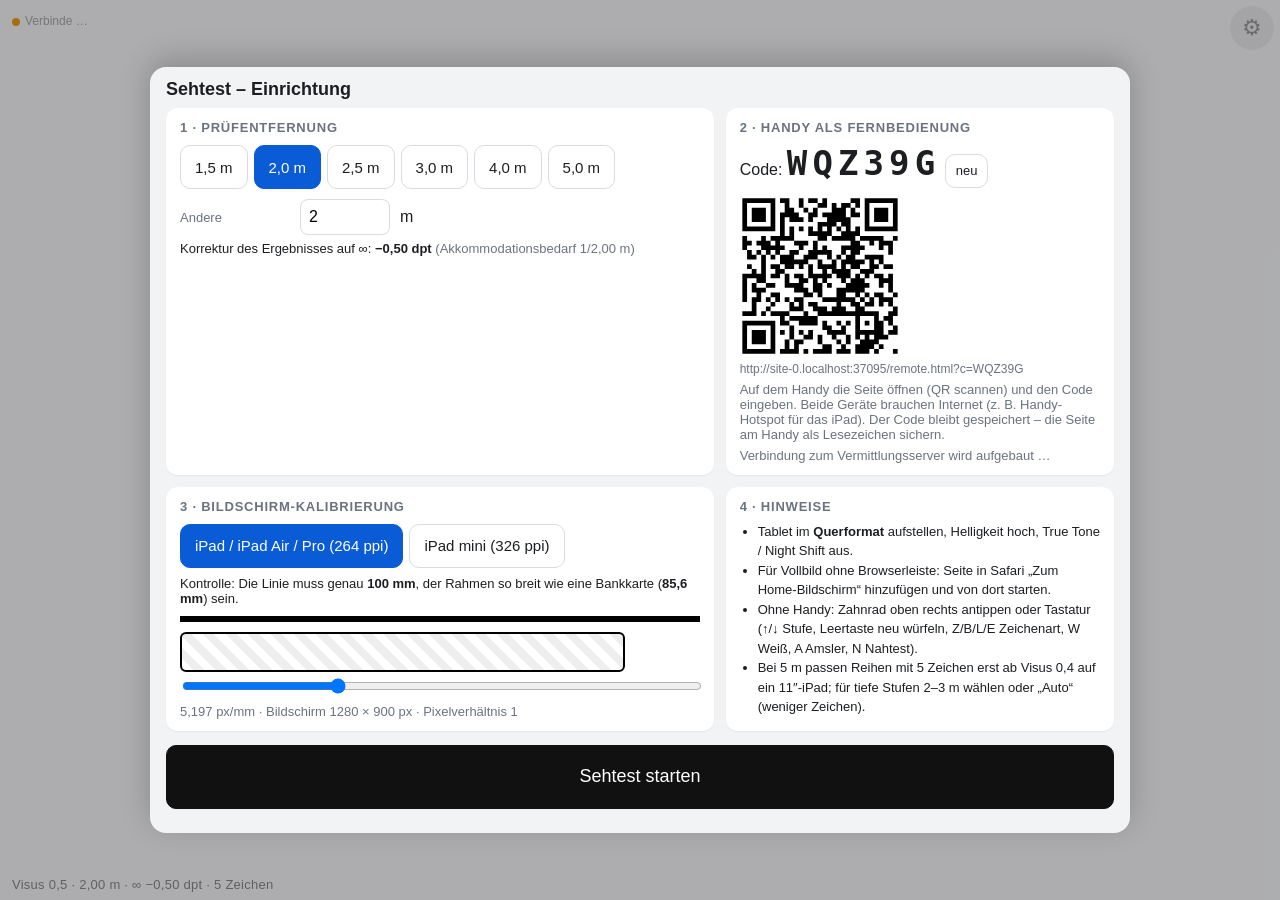
==== index.html @ 8bf2ec4f "Sehtest-App für iPad mit Handy-Fernbedienung Co-Authored-By: Claude Fable 5.1 <noreply@anthropic.com" ====
<!DOCTYPE html>
<html lang="de">
<head>
<meta charset="utf-8">
<title>Sehtest – Tablet</title>
<meta name="viewport" content="width=device-width, initial-scale=1, viewport-fit=cover, user-scalable=no">
<meta name="apple-mobile-web-app-capable" content="yes">
<meta name="mobile-web-app-capable" content="yes">
<meta name="apple-mobile-web-app-status-bar-style" content="default">
<meta name="apple-mobile-web-app-title" content="Sehtest">
<meta name="theme-color" content="#ffffff">
<link rel="manifest" href="manifest.webmanifest">
<link rel="apple-touch-icon" href="icon-180.png">
<link rel="icon" href="icon.svg" type="image/svg+xml">
<link rel="stylesheet" href="app.css">
</head>
<body>
  <div id="stage">
    <div id="row"></div>
    <div id="info"></div>
    <div id="hint" hidden></div>
    <div id="amsler" hidden></div>
    <div id="near" hidden></div>
  </div>
  <div id="portraitHint" hidden>Bitte das Tablet ins Querformat drehen.</div>

  <div id="status"><span class="dot"></span></div>
  <button id="gear" type="button" title="Bedienfeld (S)" aria-label="Bedienfeld">⚙</button>

  <!-- Bedienfeld am Tablet (gleiche Steuerung wie am Handy) -->
  <div id="panel" class="sheet" hidden>
    <div class="inner">
      <div class="bar">
        <h2>Steuerung</h2>
        <button type="button" class="btn mini" data-panel="fullscreen">Vollbild</button>
        <button type="button" class="btn mini" data-panel="openSetup">Einstellungen / Code</button>
        <button type="button" class="btn mini" data-panel="closePanel">Schließen ✕</button>
      </div>
      <div id="panelBody" class="controls"></div>
    </div>
  </div>

  <!-- Startansicht -->
  <div id="setup" class="sheet setup">
    <div class="inner">
      <div class="bar"><h2>Sehtest – Einrichtung</h2></div>
      <div id="setupBody"></div>
    </div>
  </div>

  <script src="vendor/peerjs.min.js"></script>
  <script src="vendor/qrcode.min.js"></script>
  <script src="optotypes.js"></script>
  <script src="link.js"></script>
  <script src="controls.js"></script>
  <script src="display.js"></script>
</body>
</html>
---- app.css ----
/* Sehtest – Styles für Tablet-Anzeige und Handy-Fernbedienung */
:root {
  --ui-bg: #f2f3f5;
  --ui-card: #ffffff;
  --ui-text: #1c1e21;
  --ui-dim: #6b7280;
  --ui-line: #d9dce1;
  --ui-accent: #0a5cd6;
  --ui-accent-text: #ffffff;
  --ui-warn: #b45309;
  --ui-ok: #15803d;
  --ui-bad: #b91c1c;
  color-scheme: light;
}
* { box-sizing: border-box; -webkit-tap-highlight-color: transparent; }
html, body { margin: 0; padding: 0; height: 100%; }
body {
  font-family: -apple-system, "Helvetica Neue", Arial, sans-serif;
  color: var(--ui-text);
  background: var(--ui-bg);
  -webkit-text-size-adjust: 100%;
  touch-action: manipulation;
  overscroll-behavior: none;
}
button { font: inherit; }
[hidden] { display: none !important; }

/* ---------- Tablet: Anzeigefläche (immer schwarz auf weiß) ---------- */
#stage {
  position: fixed; inset: 0;
  background: #fff; color: #000;
  overflow: hidden;
  user-select: none; -webkit-user-select: none;
}
#row {
  position: absolute; left: 0; right: 0; top: 0; bottom: 0;
  display: flex; align-items: center; justify-content: center;
}
#row .opto { flex: none; }
#info {
  position: absolute; left: 12px; bottom: 8px;
  font-size: 13px; color: #888; letter-spacing: 0.02em;
  pointer-events: none;
}
#hint {
  position: absolute; left: 0; right: 0; bottom: 8px; text-align: center;
  font-size: 15px; color: #555; pointer-events: none;
}
#portraitHint {
  position: fixed; inset: 0; z-index: 30; background: #fff; color: #333;
  display: flex; align-items: center; justify-content: center; text-align: center;
  font-size: 22px; padding: 40px;
}

/* Amsler-Gitter */
#amsler { position: absolute; inset: 0; display: flex; align-items: center; justify-content: center; }
#amsler .note { position: absolute; bottom: 10px; left: 0; right: 0; text-align: center; color: #777; font-size: 13px; }

/* Nahsehprobe */
#near {
  position: absolute; inset: 0; overflow-y: auto; -webkit-overflow-scrolling: touch;
  padding: 44px 40px 60px 40px; background: #fff; color: #000;
  font-family: Arial, Helvetica, sans-serif; /* Versalhöhe ≈ 0,716 em */
}
#near .para { display: flex; align-items: flex-start; gap: 18px; margin: 0 0 1.1em 0; }
#near .para .tag { flex: none; width: 96px; font-size: 11px; color: #999; font-family: -apple-system, "Helvetica Neue", Arial, sans-serif; padding-top: 0.2em; }
#near .para p { margin: 0; line-height: 1.35; max-width: 34em; }
#near .single { display: flex; flex-direction: column; align-items: center; justify-content: center; min-height: 100%; }
#near .single p { margin: 0; line-height: 1.35; max-width: 34em; }
#near .single .tag { margin-top: 30px; font-size: 12px; color: #999; }

/* Zahnrad / Öffner */
#gear {
  position: fixed; top: 6px; right: 6px; z-index: 20;
  width: 44px; height: 44px; border-radius: 22px; border: 0;
  background: rgba(0,0,0,0.06); color: #999; font-size: 22px; cursor: pointer;
}
#gear:active { background: rgba(0,0,0,0.15); }
#status {
  position: fixed; top: 14px; left: 12px; z-index: 20;
  font-size: 12px; color: #aaa; pointer-events: none;
}
#status .dot { display: inline-block; width: 8px; height: 8px; border-radius: 4px; background: #ccc; margin-right: 5px; vertical-align: middle; }
#status.connected .dot { background: #22c55e; }
#status.waiting .dot { background: #f59e0b; }
#status.connecting .dot { background: #f59e0b; animation: blink 1s infinite; }
#status.error .dot { background: #ef4444; }
@keyframes blink { 50% { opacity: 0.3; } }

/* ---------- Sheets (Tablet-Overlay: Setup und Bedienfeld) ---------- */
.sheet {
  position: fixed; inset: 0; z-index: 40;
  background: rgba(20, 22, 26, 0.35);
  display: flex; justify-content: center; align-items: flex-end;
}
.sheet .inner {
  width: 100%; max-width: 980px; max-height: 92vh; overflow-y: auto; -webkit-overflow-scrolling: touch;
  background: var(--ui-bg); border-radius: 16px 16px 0 0; padding: 12px 16px 24px;
  box-shadow: 0 -8px 30px rgba(0,0,0,0.2);
}
.sheet .bar { display: flex; align-items: center; gap: 12px; margin-bottom: 8px; }
.sheet .bar h2 { margin: 0; font-size: 18px; flex: 1; }
.sheet.setup { align-items: center; }
.sheet.setup .inner { border-radius: 16px; max-height: 96vh; }

/* ---------- Bedienfeld (gemeinsam) ---------- */
.controls { display: grid; grid-template-columns: 1fr; gap: 10px; }
@media (min-width: 760px) { .controls { grid-template-columns: 1fr 1fr; } .controls .head, .controls .wide { grid-column: 1 / -1; } }
.card { background: var(--ui-card); border-radius: 12px; padding: 12px 14px; box-shadow: 0 1px 2px rgba(0,0,0,0.05); }
.card h3 { margin: 0 0 8px; font-size: 13px; text-transform: uppercase; letter-spacing: 0.06em; color: var(--ui-dim); }
.head { display: flex; gap: 16px; align-items: center; flex-wrap: wrap; }
.visus-big { display: flex; flex-direction: column; min-width: 130px; }
.visus-big .lbl { font-size: 12px; color: var(--ui-dim); text-transform: uppercase; letter-spacing: 0.06em; }
.visus-big .val { font-size: 52px; font-weight: 700; line-height: 1; font-variant-numeric: tabular-nums; }
.visus-big .sub { font-size: 12px; color: var(--ui-dim); margin-top: 4px; }
.meta { flex: 1; font-size: 15px; line-height: 1.5; min-width: 200px; }
.warn { color: var(--ui-warn); font-size: 13px; }
.dim { color: var(--ui-dim); }
.small { font-size: 13px; margin-top: 6px; }
.ok { color: var(--ui-ok); font-weight: 600; }
.bad { color: var(--ui-bad); font-weight: 600; }

.btn {
  border: 1px solid var(--ui-line); background: #fff; color: var(--ui-text);
  border-radius: 10px; padding: 10px 14px; min-height: 44px; cursor: pointer;
  font-size: 15px; font-weight: 500;
}
.btn:active { background: #e8eaee; }
.btn.on { background: var(--ui-accent); color: var(--ui-accent-text); border-color: var(--ui-accent); }
.btn.primary { background: #111; color: #fff; border-color: #111; }
.btn.mini { min-height: 34px; padding: 4px 10px; font-size: 13px; }
.btn.big { flex: 1; min-height: 64px; font-size: 18px; display: flex; flex-direction: column; align-items: center; justify-content: center; gap: 2px; }
.btn.big small { font-size: 12px; font-weight: 400; color: inherit; opacity: 0.75; }
.btn:disabled { opacity: 0.4; }
.seg { display: inline-flex; flex-wrap: wrap; gap: 6px; margin: 2px 0; }
.inline { display: flex; align-items: center; gap: 10px; flex-wrap: wrap; margin-top: 8px; }
.lbl2 { font-size: 13px; color: var(--ui-dim); min-width: 110px; }
.check { display: flex; align-items: center; gap: 8px; margin-top: 10px; font-size: 14px; min-height: 32px; }
.check input { width: 20px; height: 20px; }
.num { width: 90px; font: inherit; font-size: 16px; padding: 8px; border: 1px solid var(--ui-line); border-radius: 8px; }
.actions { display: flex; gap: 8px; flex-wrap: wrap; align-items: center; margin-top: 10px; }
.grow { flex: 1; }
.stepper { display: flex; gap: 10px; }
.chips { display: flex; flex-wrap: wrap; gap: 6px; margin-top: 10px; }
.chip {
  border: 1px solid var(--ui-line); background: #fff; border-radius: 999px;
  min-width: 56px; min-height: 40px; padding: 4px 10px; font-size: 15px; font-variant-numeric: tabular-nums;
  display: inline-flex; align-items: center; justify-content: center; gap: 4px; cursor: pointer;
}
.chip small { font-size: 10px; color: var(--ui-dim); }
.chip.on { background: var(--ui-accent); color: #fff; border-color: var(--ui-accent); }
.chip.on small { color: #dbe7fb; }
.chip.off { opacity: 0.3; text-decoration: line-through; }

.rowline { display: flex; gap: 6px; flex-wrap: wrap; justify-content: center; padding: 6px 0; }
.symbtn {
  width: 60px; height: 60px; border-radius: 10px; border: 1px solid var(--ui-line); background: #fff;
  display: flex; align-items: center; justify-content: center; cursor: pointer; position: relative;
}
.symbtn.wrong { border-color: var(--ui-bad); background: #fef2f2; }
.symbtn.wrong::after {
  content: ""; position: absolute; left: 10%; right: 10%; top: 50%; height: 3px; background: var(--ui-bad); transform: rotate(-30deg);
}
.rowmeta { display: flex; justify-content: space-between; font-size: 14px; flex-wrap: wrap; gap: 6px; }
.results { width: 100%; border-collapse: collapse; font-size: 14px; }
.results td { padding: 6px 4px; border-top: 1px solid var(--ui-line); vertical-align: middle; }

/* ---------- Setup-Ansicht (Tablet) ---------- */
.setup-grid { display: grid; grid-template-columns: 1fr; gap: 12px; }
@media (min-width: 760px) { .setup-grid { grid-template-columns: 1fr 1fr; } }
.code { font-size: 34px; font-weight: 700; letter-spacing: 0.15em; font-family: ui-monospace, Menlo, Consolas, monospace; }
.qr { margin-top: 8px; }
.qr svg, .qr img { width: 160px; height: 160px; display: block; }
.url { font-size: 12px; color: var(--ui-dim); word-break: break-all; margin-top: 6px; }
.calib-line { height: 6px; background: #000; margin: 10px 0 4px; }
.calib-card { border: 2px solid #000; border-radius: 6px; margin: 10px 0 4px; height: 40px; background: repeating-linear-gradient(45deg, #fff 0 8px, #eee 8px 16px); }
.range { width: 100%; }

/* ---------- Handy-Fernbedienung ---------- */
body.remote { padding: 10px 12px 40px; max-width: 760px; margin: 0 auto; }
.remote .topbar { display: flex; align-items: center; gap: 10px; padding: 6px 0 10px; }
.remote .topbar h1 { margin: 0; font-size: 18px; flex: 1; }
.remote .conn { font-size: 13px; color: var(--ui-dim); display: flex; align-items: center; gap: 6px; }
.remote .conn .dot { width: 10px; height: 10px; border-radius: 5px; background: #ccc; }
.remote .conn.connected .dot { background: #22c55e; }
.remote .conn.connecting .dot { background: #f59e0b; animation: blink 1s infinite; }
.remote .conn.disconnected .dot, .remote .conn.error .dot { background: #ef4444; }
.remote .connect-card { text-align: center; }
.remote .connect-card input { font-size: 28px; text-align: center; letter-spacing: 0.2em; text-transform: uppercase; width: 220px; padding: 10px; border: 1px solid var(--ui-line); border-radius: 10px; font-family: ui-monospace, Menlo, Consolas, monospace; }
.remote .msg { font-size: 13px; color: var(--ui-dim); margin-top: 8px; min-height: 18px; }
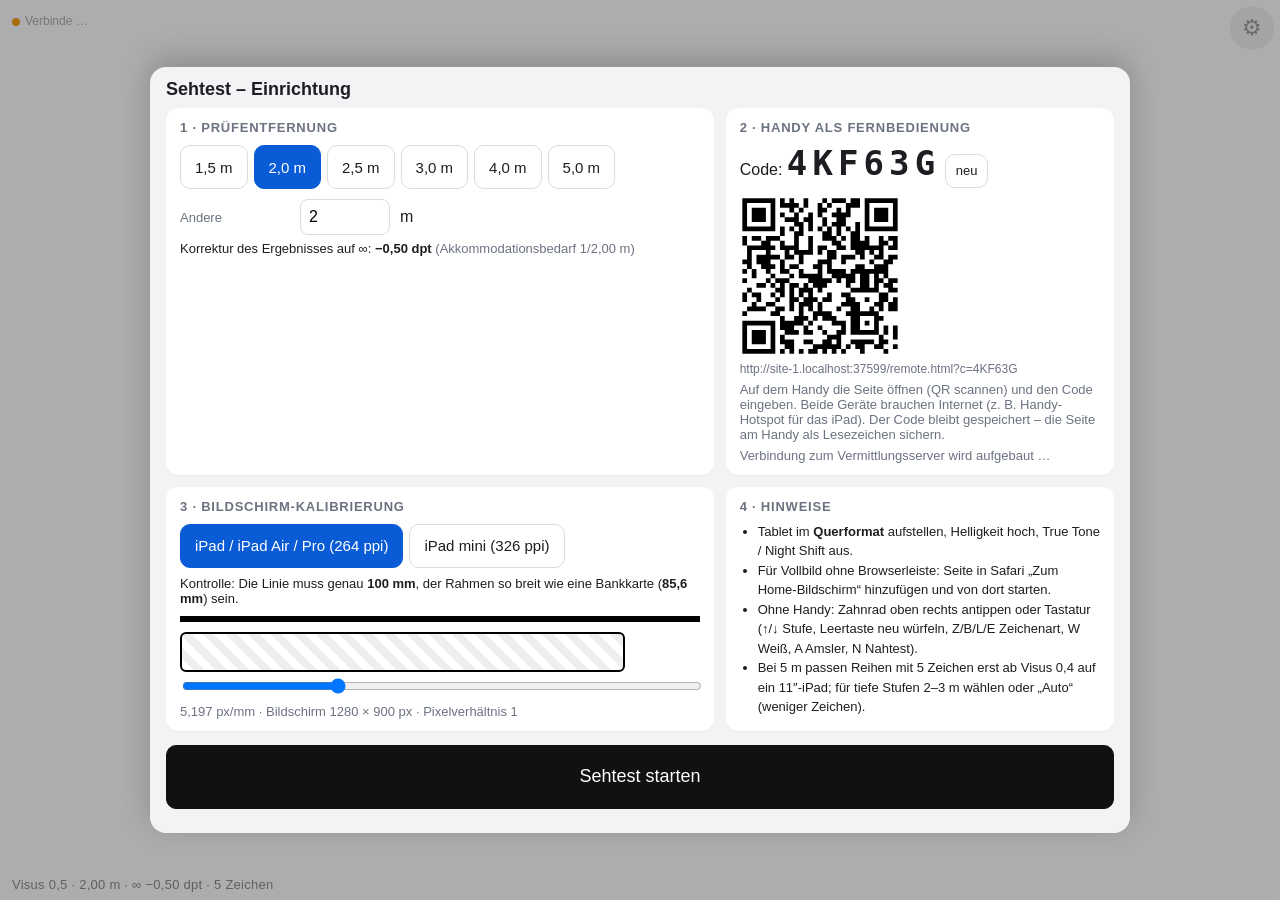
==== commit 2a14720b: "Dateiversionierung gegen Cache, Zeichenübersicht Co-Authored-By: Claude Fable 5.1 <noreply@anthropic" ====
--- a/index.html
+++ b/index.html
@@ -12,7 +12,7 @@
 <link rel="manifest" href="manifest.webmanifest">
 <link rel="apple-touch-icon" href="icon-180.png">
 <link rel="icon" href="icon.svg" type="image/svg+xml">
-<link rel="stylesheet" href="app.css">
+<link rel="stylesheet" href="app.css?v=3">
 </head>
 <body>
   <div id="stage">
@@ -48,11 +48,11 @@
     </div>
   </div>
 
-  <script src="vendor/peerjs.min.js"></script>
-  <script src="vendor/qrcode.min.js"></script>
-  <script src="optotypes.js"></script>
-  <script src="link.js"></script>
-  <script src="controls.js"></script>
-  <script src="display.js"></script>
+  <script src="vendor/peerjs.min.js?v=3"></script>
+  <script src="vendor/qrcode.min.js?v=3"></script>
+  <script src="optotypes.js?v=3"></script>
+  <script src="link.js?v=3"></script>
+  <script src="controls.js?v=3"></script>
+  <script src="display.js?v=3"></script>
 </body>
 </html>
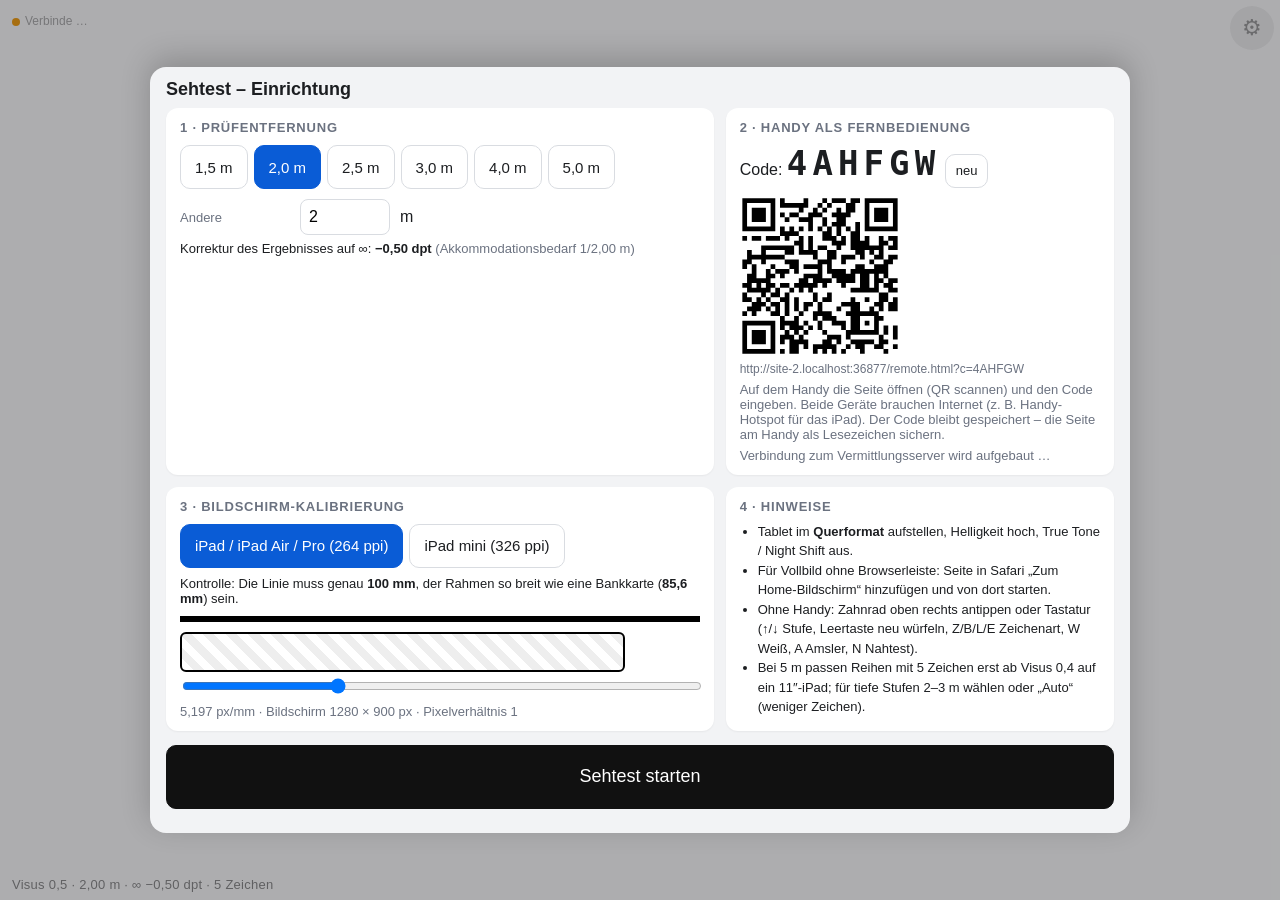
==== commit 1d715760: "Innenrand in der Zeichenzelle gegen angeschnittene Rundungen (v4) Co-Authored-By: Claude Fable 5.1 <" ====
--- a/index.html
+++ b/index.html
@@ -12,7 +12,7 @@
 <link rel="manifest" href="manifest.webmanifest">
 <link rel="apple-touch-icon" href="icon-180.png">
 <link rel="icon" href="icon.svg" type="image/svg+xml">
-<link rel="stylesheet" href="app.css?v=3">
+<link rel="stylesheet" href="app.css?v=4">
 </head>
 <body>
   <div id="stage">
@@ -48,11 +48,11 @@
     </div>
   </div>
 
-  <script src="vendor/peerjs.min.js?v=3"></script>
-  <script src="vendor/qrcode.min.js?v=3"></script>
-  <script src="optotypes.js?v=3"></script>
-  <script src="link.js?v=3"></script>
-  <script src="controls.js?v=3"></script>
-  <script src="display.js?v=3"></script>
+  <script src="vendor/peerjs.min.js?v=4"></script>
+  <script src="vendor/qrcode.min.js?v=4"></script>
+  <script src="optotypes.js?v=4"></script>
+  <script src="link.js?v=4"></script>
+  <script src="controls.js?v=4"></script>
+  <script src="display.js?v=4"></script>
 </body>
 </html>
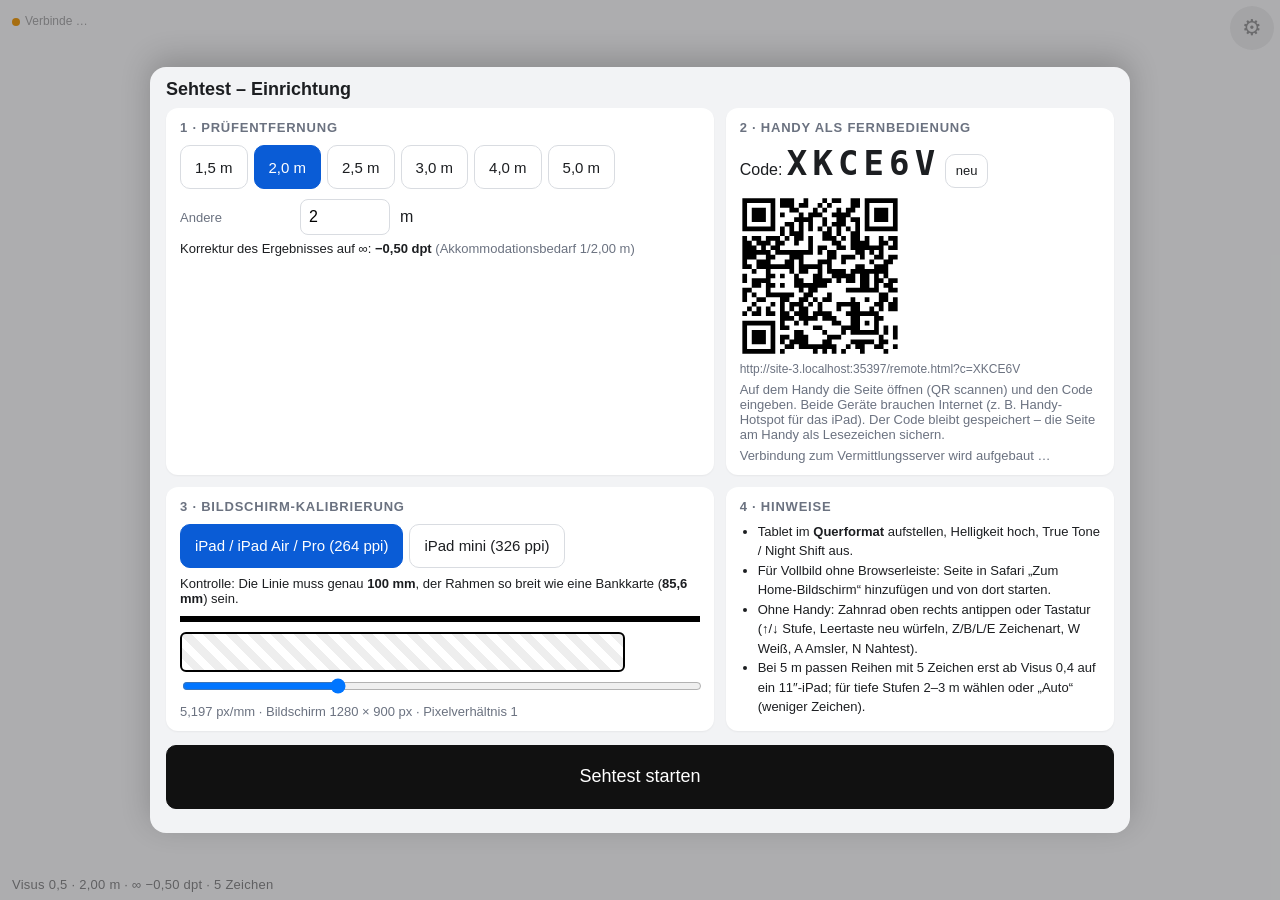
==== commit e4249088: "Handy: kein Verbindungs-Pingpong nach Standby; Nahprobe: nur Visusstufe am Rand (v5) Co-Authored-By:" ====
--- a/index.html
+++ b/index.html
@@ -12,7 +12,7 @@
 <link rel="manifest" href="manifest.webmanifest">
 <link rel="apple-touch-icon" href="icon-180.png">
 <link rel="icon" href="icon.svg" type="image/svg+xml">
-<link rel="stylesheet" href="app.css?v=4">
+<link rel="stylesheet" href="app.css?v=5">
 </head>
 <body>
   <div id="stage">
@@ -48,11 +48,11 @@
     </div>
   </div>
 
-  <script src="vendor/peerjs.min.js?v=4"></script>
-  <script src="vendor/qrcode.min.js?v=4"></script>
-  <script src="optotypes.js?v=4"></script>
-  <script src="link.js?v=4"></script>
-  <script src="controls.js?v=4"></script>
-  <script src="display.js?v=4"></script>
+  <script src="vendor/peerjs.min.js?v=5"></script>
+  <script src="vendor/qrcode.min.js?v=5"></script>
+  <script src="optotypes.js?v=5"></script>
+  <script src="link.js?v=5"></script>
+  <script src="controls.js?v=5"></script>
+  <script src="display.js?v=5"></script>
 </body>
 </html>
--- a/app.css
+++ b/app.css
@@ -63,7 +63,7 @@
   font-family: Arial, Helvetica, sans-serif; /* Versalhöhe ≈ 0,716 em */
 }
 #near .para { display: flex; align-items: flex-start; gap: 18px; margin: 0 0 1.1em 0; }
-#near .para .tag { flex: none; width: 96px; font-size: 11px; color: #999; font-family: -apple-system, "Helvetica Neue", Arial, sans-serif; padding-top: 0.2em; }
+#near .para .tag { flex: none; width: 44px; font-size: 13px; color: #999; text-align: right; font-family: -apple-system, "Helvetica Neue", Arial, sans-serif; padding-top: 0.2em; font-variant-numeric: tabular-nums; }
 #near .para p { margin: 0; line-height: 1.35; max-width: 34em; }
 #near .single { display: flex; flex-direction: column; align-items: center; justify-content: center; min-height: 100%; }
 #near .single p { margin: 0; line-height: 1.35; max-width: 34em; }
